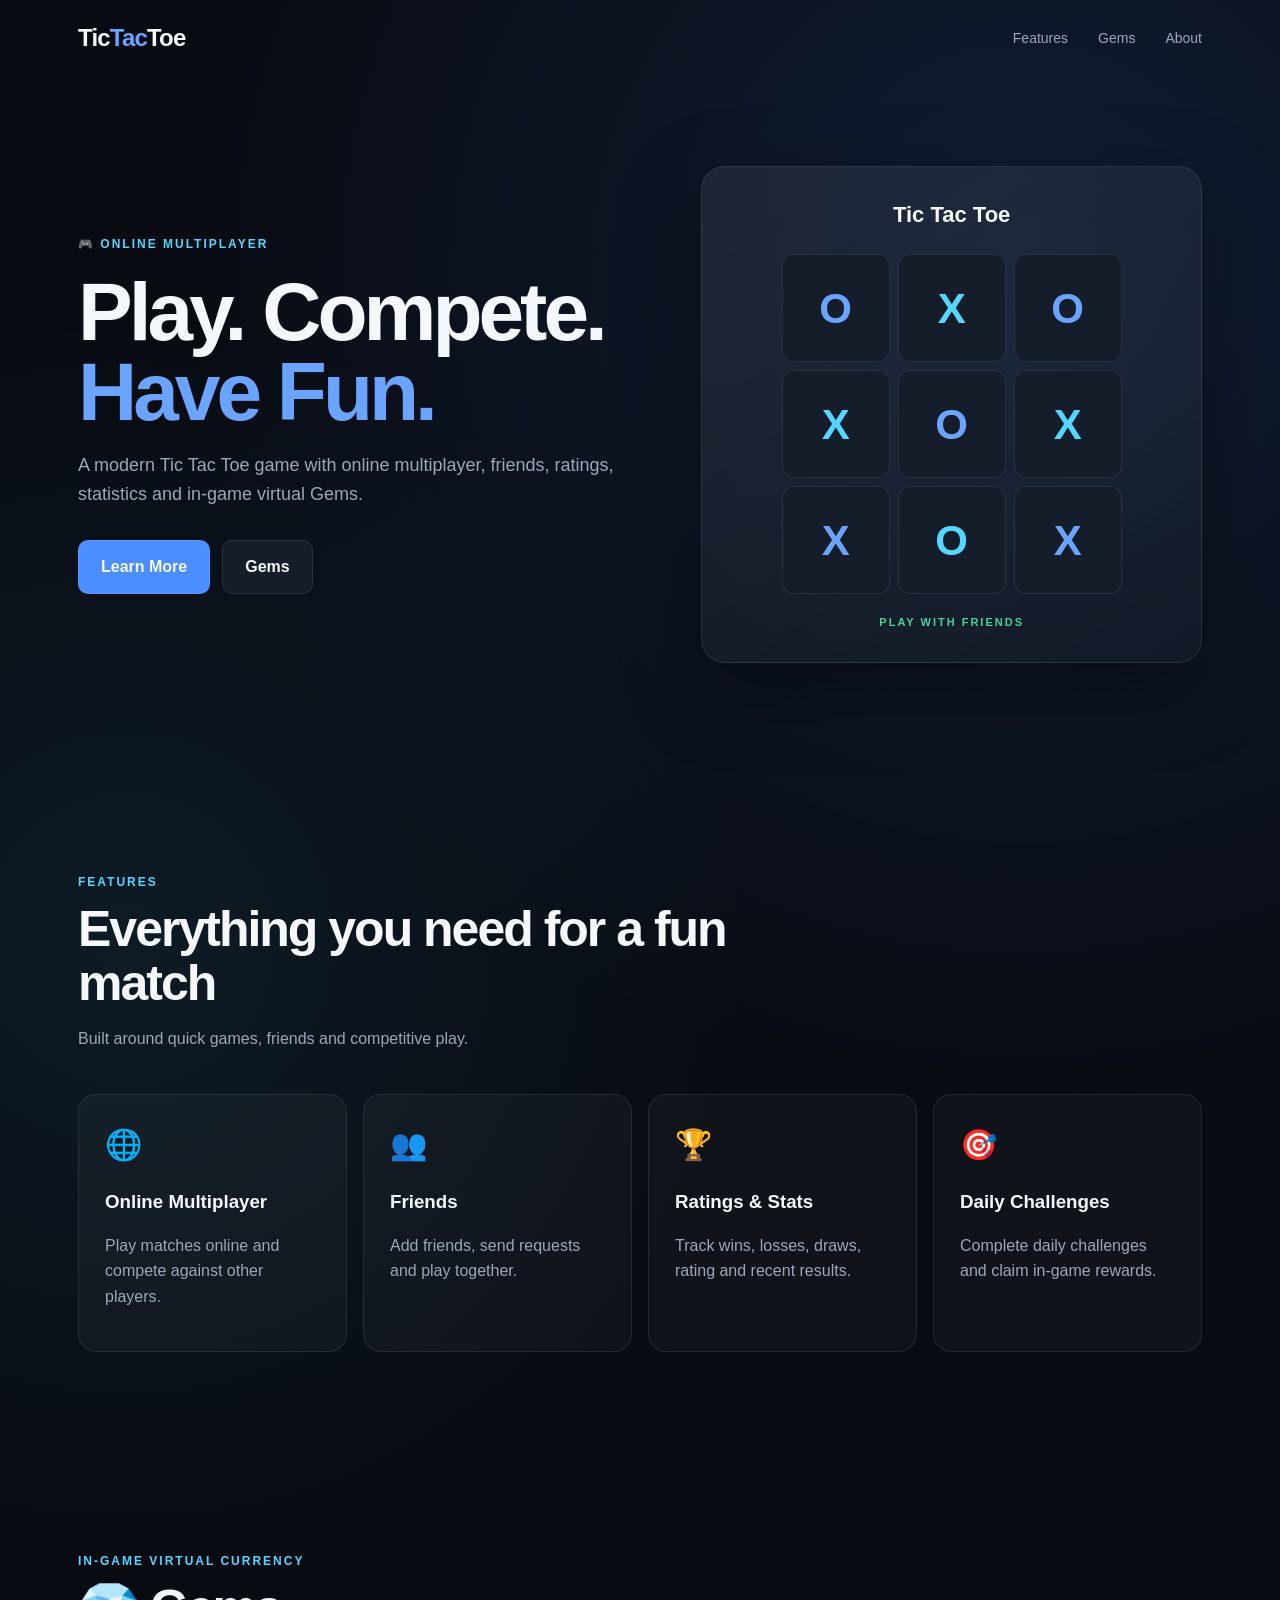
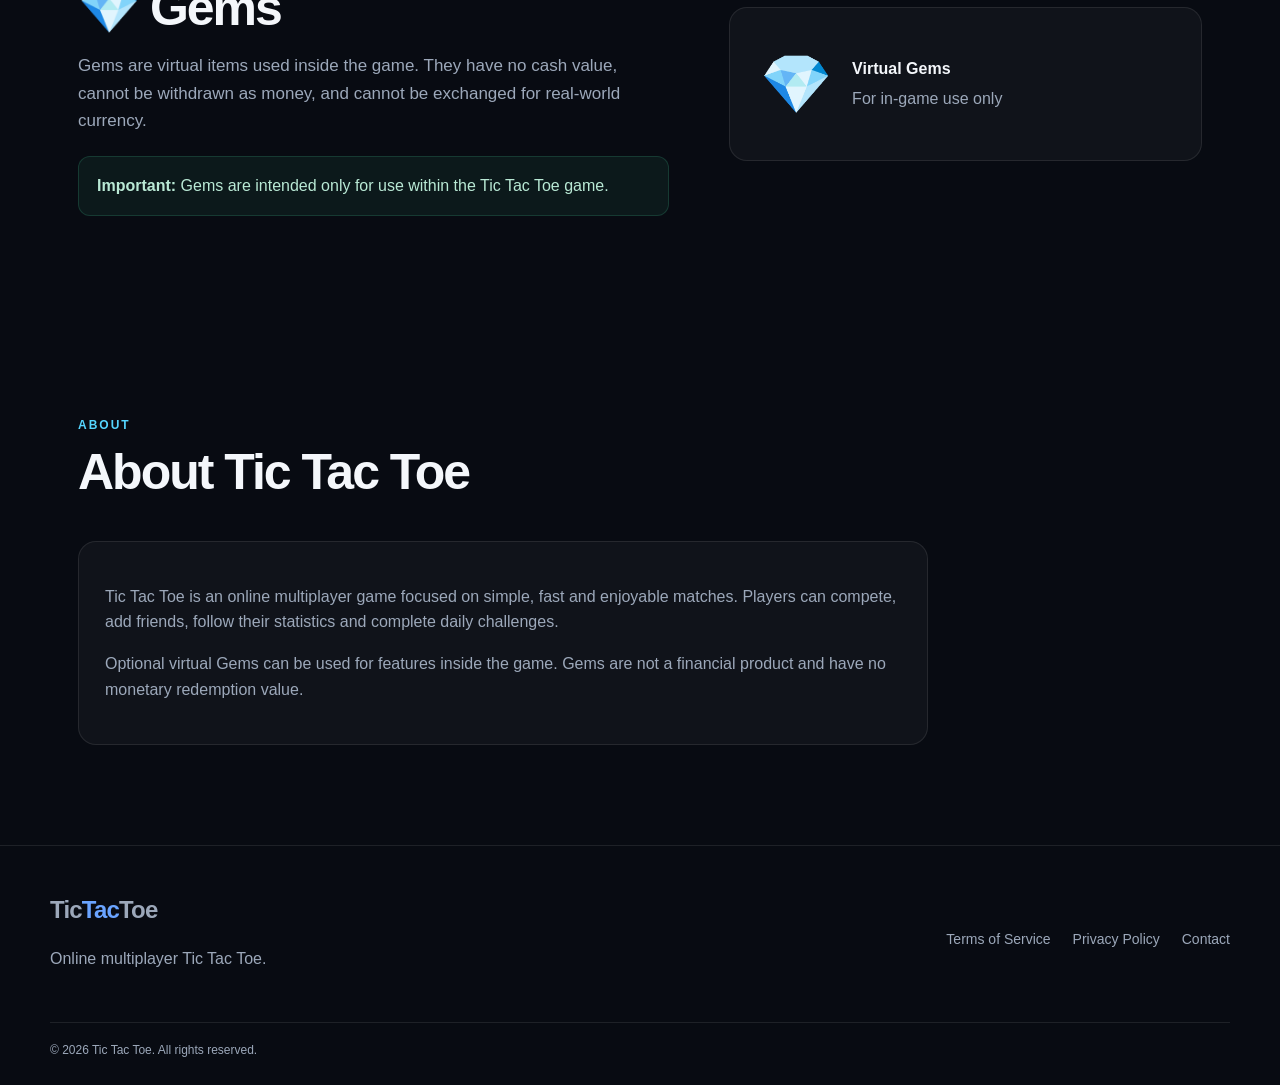
==== index.html @ 06fe6bc0 "Add files via upload" ====
<!doctype html>
<html lang="en">
<head>
<meta charset="utf-8">
<meta name="viewport" content="width=device-width,initial-scale=1">
<meta name="description" content="Tic Tac Toe — online multiplayer game with friends, ratings, daily challenges and virtual Gems.">
<title>Tic Tac Toe — Play. Compete. Have Fun.</title>
<link rel="stylesheet" href="style.css">
</head>
<body>
<header class="nav">
  <a class="brand" href="index.html">Tic<span>Tac</span>Toe</a>
  <nav><a href="#features">Features</a><a href="#gems">Gems</a><a href="#about">About</a></nav>
</header>

<main>
<section class="hero">
  <div>
    <div class="badge">🎮 ONLINE MULTIPLAYER</div>
    <h1>Play. Compete.<br><span>Have Fun.</span></h1>
    <p class="hero-text">A modern Tic Tac Toe game with online multiplayer, friends, ratings, statistics and in-game virtual Gems.</p>
    <div class="buttons"><a class="button primary" href="#about">Learn More</a><a class="button secondary" href="#gems">Gems</a></div>
  </div>
  <div class="game-card">
    <div class="game-title">Tic Tac Toe</div>
    <div class="board">
      <div>O</div><div>X</div><div>O</div>
      <div>X</div><div>O</div><div>X</div>
      <div>X</div><div>O</div><div>X</div>
    </div>
    <div class="status">PLAY WITH FRIENDS</div>
  </div>
</section>

<section id="features" class="section">
  <div class="heading"><div class="eyebrow">FEATURES</div><h2>Everything you need for a fun match</h2><p>Built around quick games, friends and competitive play.</p></div>
  <div class="grid">
    <article class="card"><div class="icon">🌐</div><h3>Online Multiplayer</h3><p>Play matches online and compete against other players.</p></article>
    <article class="card"><div class="icon">👥</div><h3>Friends</h3><p>Add friends, send requests and play together.</p></article>
    <article class="card"><div class="icon">🏆</div><h3>Ratings & Stats</h3><p>Track wins, losses, draws, rating and recent results.</p></article>
    <article class="card"><div class="icon">🎯</div><h3>Daily Challenges</h3><p>Complete daily challenges and claim in-game rewards.</p></article>
  </div>
</section>

<section id="gems" class="section gems">
  <div><div class="eyebrow">IN-GAME VIRTUAL CURRENCY</div><h2>💎 Gems</h2>
    <p>Gems are virtual items used inside the game. They have no cash value, cannot be withdrawn as money, and cannot be exchanged for real-world currency.</p>
    <div class="notice"><strong>Important:</strong> Gems are intended only for use within the Tic Tac Toe game.</div>
  </div>
  <div class="gem-card"><div class="gem">💎</div><div><strong>Virtual Gems</strong><span>For in-game use only</span></div></div>
</section>

<section id="about" class="section">
  <div class="heading"><div class="eyebrow">ABOUT</div><h2>About Tic Tac Toe</h2></div>
  <div class="about card">
    <p>Tic Tac Toe is an online multiplayer game focused on simple, fast and enjoyable matches. Players can compete, add friends, follow their statistics and complete daily challenges.</p>
    <p>Optional virtual Gems can be used for features inside the game. Gems are not a financial product and have no monetary redemption value.</p>
  </div>
</section>
</main>

<footer>
  <div class="footer-inner">
    <div><a class="brand" href="index.html">Tic<span>Tac</span>Toe</a><p>Online multiplayer Tic Tac Toe.</p></div>
    <div class="links"><a href="terms.html">Terms of Service</a><a href="privacy.html">Privacy Policy</a><a href="mailto:YOUR_EMAIL@example.com">Contact</a></div>
  </div>
  <div class="copyright">© 2026 Tic Tac Toe. All rights reserved.</div>
</footer>
</body>
</html>
---- style.css ----
*{box-sizing:border-box}html{scroll-behavior:smooth}:root{--bg:#080b12;--surface:#101622;--surface2:#151d2b;--border:rgba(255,255,255,.09);--text:#f4f7fb;--muted:#9ca8ba;--blue:#4c8dff;--blue2:#6aa4ff;--cyan:#55d6ff;--green:#46d39a}body{margin:0;background:radial-gradient(circle at 80% 10%,rgba(76,141,255,.14),transparent 32%),radial-gradient(circle at 10% 35%,rgba(85,214,255,.08),transparent 30%),var(--bg);color:var(--text);font:16px/1.6 Inter,Segoe UI,Arial,sans-serif}a{color:inherit;text-decoration:none}.nav{height:76px;max-width:1180px;margin:auto;padding:0 28px;display:flex;align-items:center;justify-content:space-between}.brand{font-size:24px;font-weight:800;letter-spacing:-.8px}.brand span,h1 span{color:var(--blue2)}nav{display:flex;gap:30px;color:var(--muted);font-size:14px}.hero{max-width:1180px;min-height:650px;margin:auto;padding:90px 28px 110px;display:grid;grid-template-columns:1.05fr .95fr;align-items:center;gap:70px}.badge,.eyebrow{color:var(--cyan);font-size:12px;font-weight:800;letter-spacing:2px}h1{margin:18px 0;font-size:clamp(48px,7vw,82px);line-height:.98;letter-spacing:-4px}.hero-text{max-width:610px;color:var(--muted);font-size:18px}.buttons{display:flex;gap:12px;margin-top:32px}.button{padding:13px 22px;border-radius:10px;font-weight:700;border:1px solid var(--border)}.primary{background:var(--blue)}.secondary{background:var(--surface2)}.game-card{padding:30px;border:1px solid var(--border);border-radius:24px;background:linear-gradient(145deg,rgba(255,255,255,.07),rgba(255,255,255,.025));box-shadow:0 25px 80px rgba(0,0,0,.35)}.game-title{text-align:center;font-size:22px;font-weight:800;margin-bottom:22px}.board{max-width:340px;margin:auto;display:grid;grid-template-columns:repeat(3,1fr);gap:8px}.board div{aspect-ratio:1;display:grid;place-items:center;border-radius:12px;background:var(--surface2);border:1px solid var(--border);font-size:42px;font-weight:800}.board div:nth-child(odd){color:var(--blue2)}.board div:nth-child(even){color:var(--cyan)}.status{text-align:center;color:var(--green);font-size:11px;font-weight:800;letter-spacing:2px;margin-top:20px}.section{max-width:1180px;margin:auto;padding:100px 28px}.heading{max-width:720px;margin-bottom:42px}h2{margin:10px 0;font-size:clamp(32px,4vw,50px);line-height:1.08;letter-spacing:-2px}.heading p,.card p,.gems p{color:var(--muted)}.grid{display:grid;grid-template-columns:repeat(4,1fr);gap:16px}.card{background:rgba(255,255,255,.035);border:1px solid var(--border);border-radius:18px;padding:26px}.icon{font-size:30px;margin-bottom:18px}.card h3{margin:0 0 8px}.gems{display:grid;grid-template-columns:1fr .8fr;gap:60px;align-items:center}.gems p{font-size:17px;max-width:650px}.notice{margin-top:22px;padding:16px 18px;border-radius:12px;background:rgba(70,211,154,.07);border:1px solid rgba(70,211,154,.18);color:#b9e9d5}.gem-card{padding:30px;display:flex;align-items:center;gap:20px;background:rgba(255,255,255,.035);border:1px solid var(--border);border-radius:18px}.gem{font-size:58px}.gem-card strong,.gem-card span{display:block}.gem-card span{color:var(--muted);margin-top:4px}.about{max-width:850px}footer{border-top:1px solid var(--border);padding:45px 28px 25px;color:var(--muted)}.footer-inner{max-width:1180px;margin:auto;display:flex;justify-content:space-between;gap:30px}.links{display:flex;gap:22px;align-items:center;font-size:14px}.copyright{max-width:1180px;margin:35px auto 0;padding-top:18px;border-top:1px solid var(--border);font-size:12px}@media(max-width:850px){nav{display:none}.hero,.gems{grid-template-columns:1fr;gap:40px}.grid{grid-template-columns:1fr 1fr}.hero{padding-top:55px}}@media(max-width:560px){h1{letter-spacing:-2px}.grid{grid-template-columns:1fr}.footer-inner{flex-direction:column}.links{flex-direction:column;align-items:flex-start}}
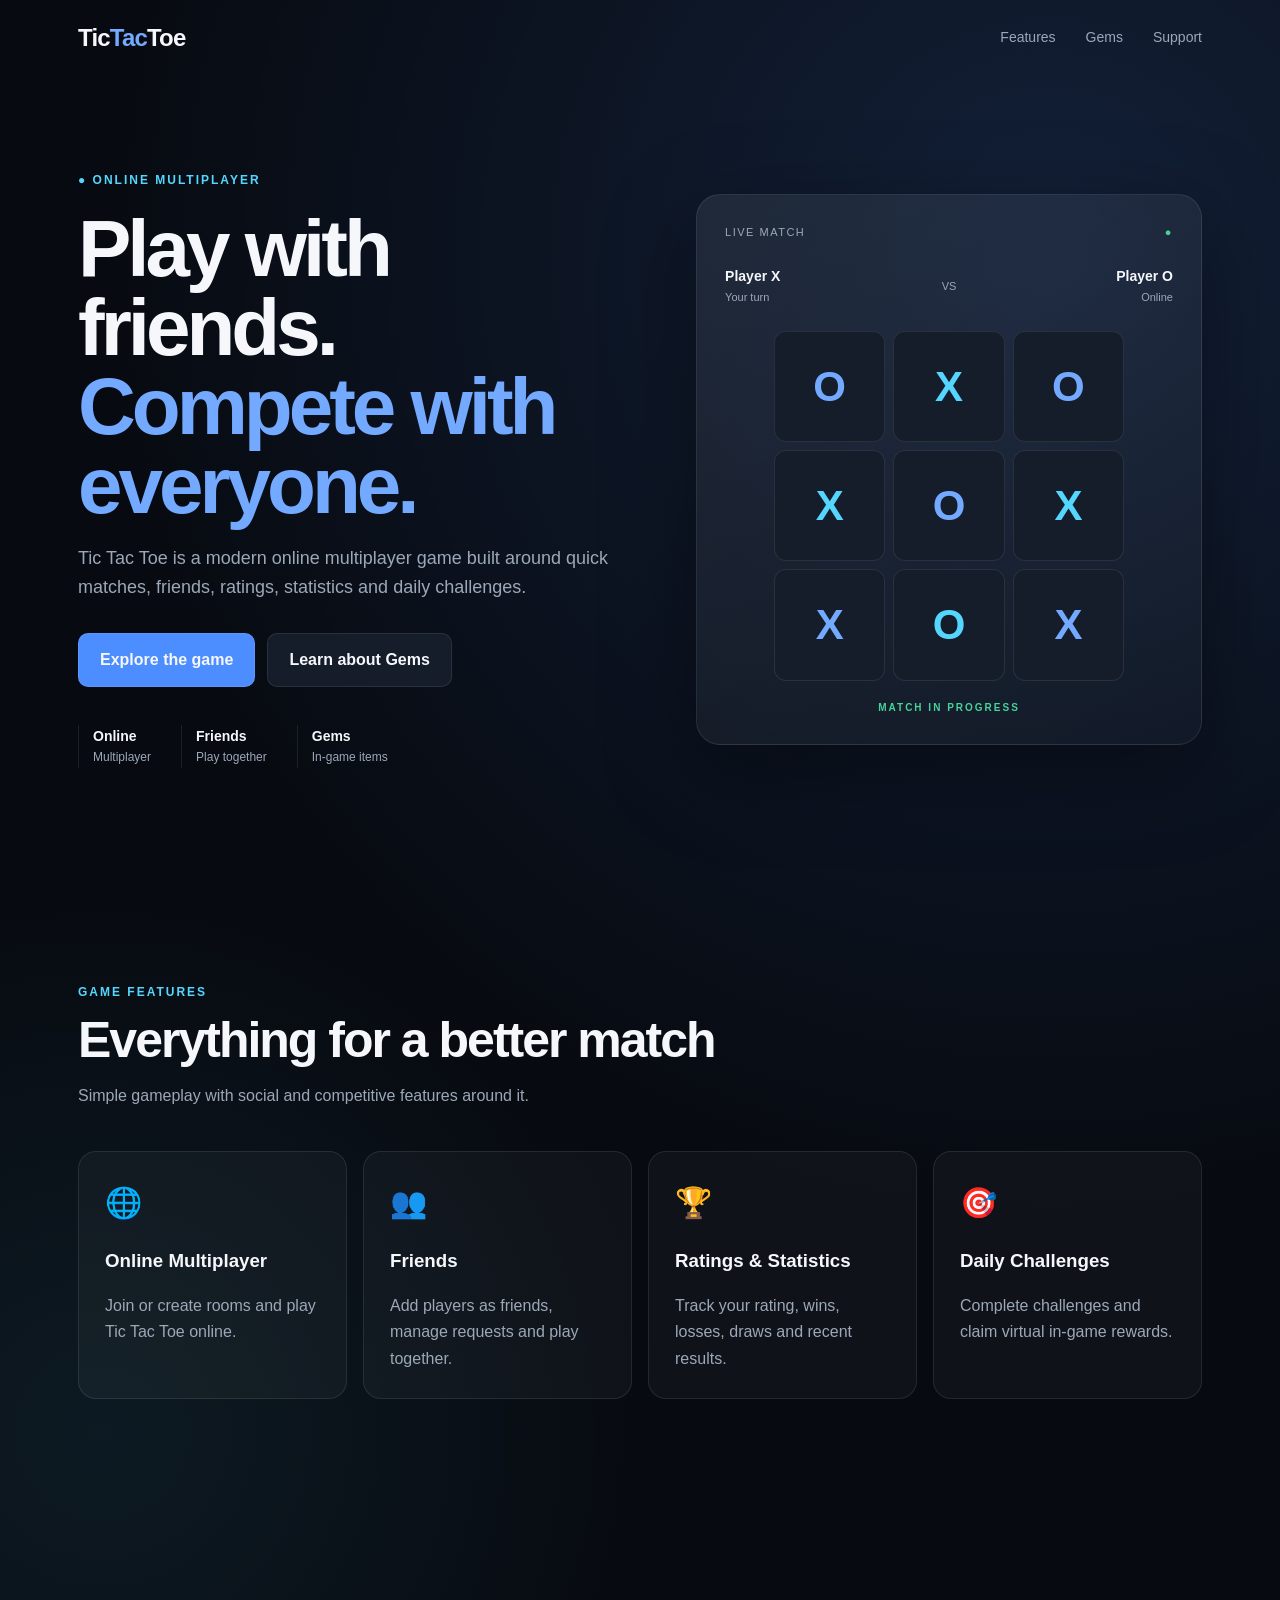
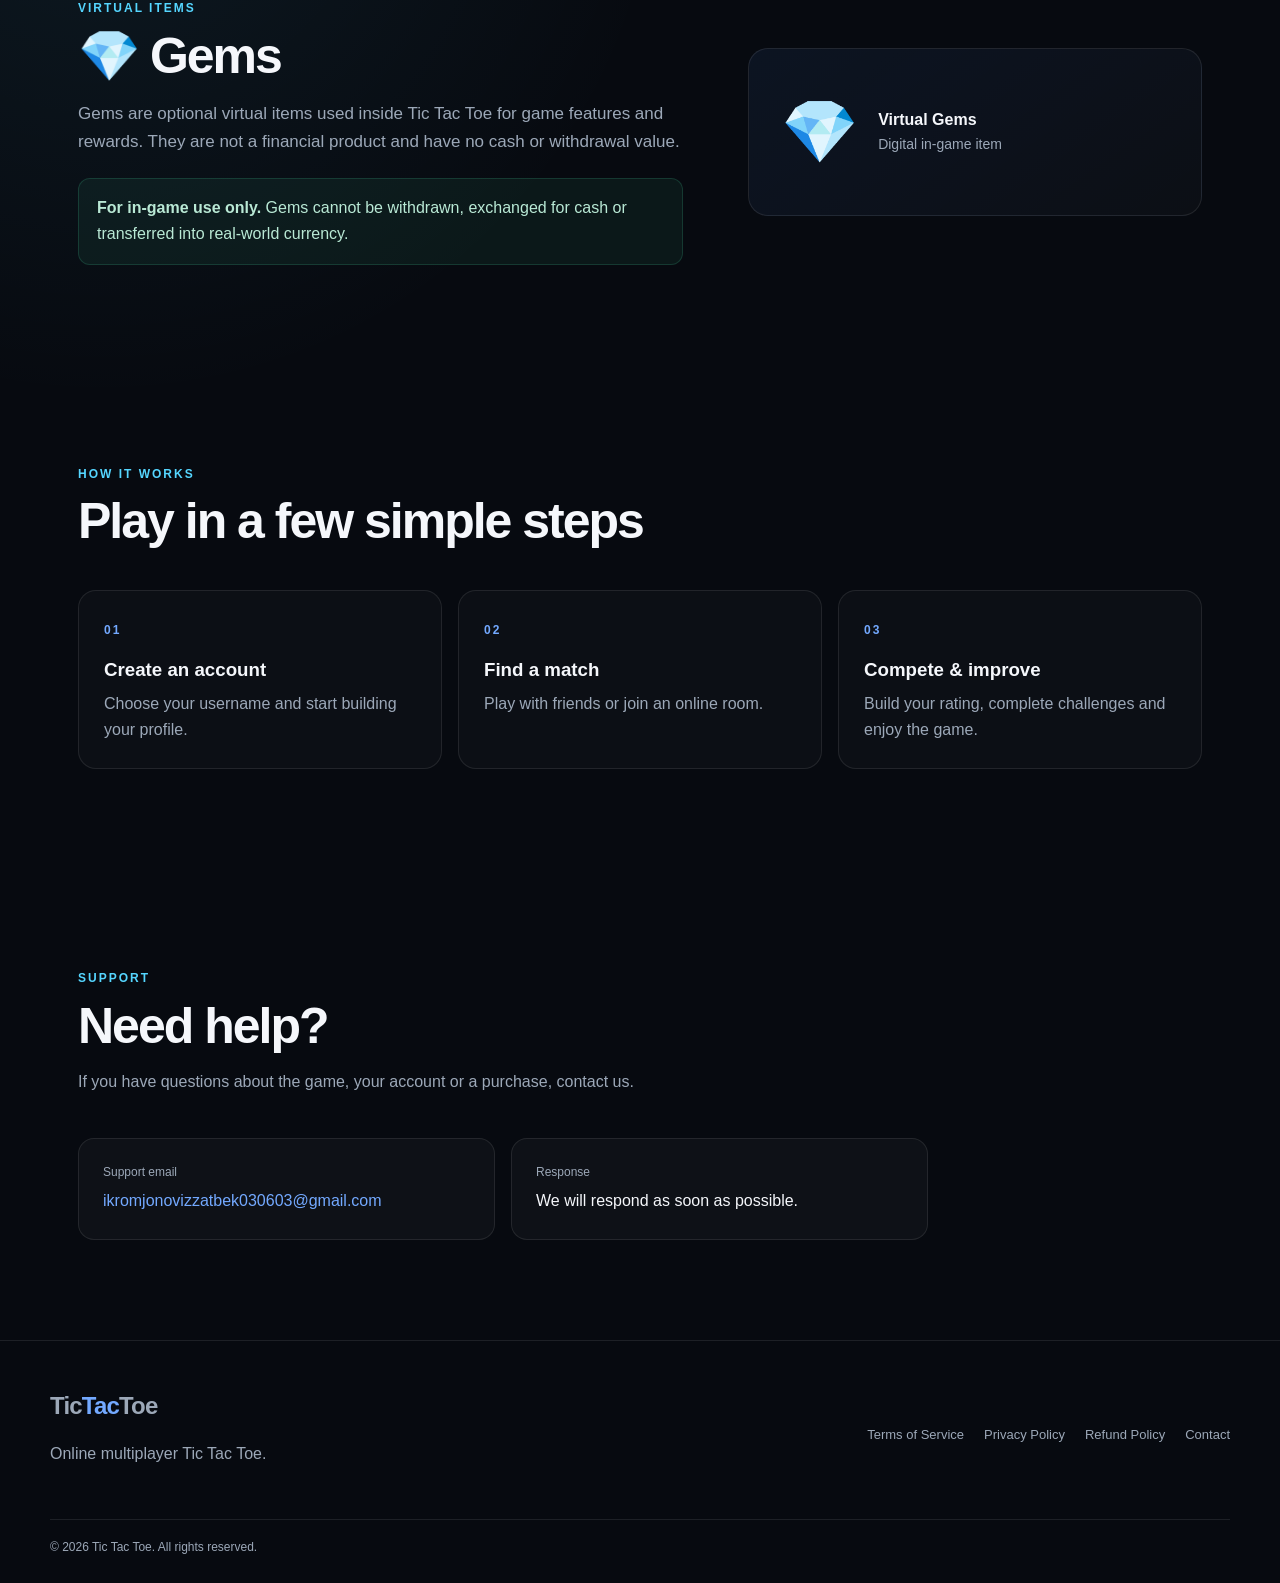
==== commit 647cb4dc: "Add files via upload" ====
--- a/index.html
+++ b/index.html
@@ -3,58 +3,107 @@
 <head>
 <meta charset="utf-8">
 <meta name="viewport" content="width=device-width,initial-scale=1">
-<meta name="description" content="Tic Tac Toe — online multiplayer game with friends, ratings, daily challenges and virtual Gems.">
-<title>Tic Tac Toe — Play. Compete. Have Fun.</title>
+<meta name="description" content="Tic Tac Toe is an online multiplayer game with friends, ratings, statistics, daily challenges and virtual Gems.">
+<title>Tic Tac Toe — Online Multiplayer</title>
 <link rel="stylesheet" href="style.css">
 </head>
 <body>
 <header class="nav">
   <a class="brand" href="index.html">Tic<span>Tac</span>Toe</a>
-  <nav><a href="#features">Features</a><a href="#gems">Gems</a><a href="#about">About</a></nav>
+  <nav>
+    <a href="#features">Features</a>
+    <a href="#gems">Gems</a>
+    <a href="#support">Support</a>
+  </nav>
 </header>
 
 <main>
 <section class="hero">
-  <div>
-    <div class="badge">🎮 ONLINE MULTIPLAYER</div>
-    <h1>Play. Compete.<br><span>Have Fun.</span></h1>
-    <p class="hero-text">A modern Tic Tac Toe game with online multiplayer, friends, ratings, statistics and in-game virtual Gems.</p>
-    <div class="buttons"><a class="button primary" href="#about">Learn More</a><a class="button secondary" href="#gems">Gems</a></div>
+  <div class="hero-copy">
+    <div class="badge">● ONLINE MULTIPLAYER</div>
+    <h1>Play with friends.<br><span>Compete with everyone.</span></h1>
+    <p>
+      Tic Tac Toe is a modern online multiplayer game built around quick matches,
+      friends, ratings, statistics and daily challenges.
+    </p>
+    <div class="buttons">
+      <a class="button primary" href="#features">Explore the game</a>
+      <a class="button secondary" href="#gems">Learn about Gems</a>
+    </div>
+    <div class="mini-stats">
+      <div><strong>Online</strong><span>Multiplayer</span></div>
+      <div><strong>Friends</strong><span>Play together</span></div>
+      <div><strong>Gems</strong><span>In-game items</span></div>
+    </div>
   </div>
+
   <div class="game-card">
-    <div class="game-title">Tic Tac Toe</div>
+    <div class="game-top"><span>LIVE MATCH</span><b>●</b></div>
+    <div class="players"><div><strong>Player X</strong><span>Your turn</span></div><div class="vs">VS</div><div class="right"><strong>Player O</strong><span>Online</span></div></div>
     <div class="board">
       <div>O</div><div>X</div><div>O</div>
       <div>X</div><div>O</div><div>X</div>
       <div>X</div><div>O</div><div>X</div>
     </div>
-    <div class="status">PLAY WITH FRIENDS</div>
+    <div class="match-status">MATCH IN PROGRESS</div>
   </div>
 </section>
 
 <section id="features" class="section">
-  <div class="heading"><div class="eyebrow">FEATURES</div><h2>Everything you need for a fun match</h2><p>Built around quick games, friends and competitive play.</p></div>
+  <div class="heading">
+    <div class="eyebrow">GAME FEATURES</div>
+    <h2>Everything for a better match</h2>
+    <p>Simple gameplay with social and competitive features around it.</p>
+  </div>
   <div class="grid">
-    <article class="card"><div class="icon">🌐</div><h3>Online Multiplayer</h3><p>Play matches online and compete against other players.</p></article>
-    <article class="card"><div class="icon">👥</div><h3>Friends</h3><p>Add friends, send requests and play together.</p></article>
-    <article class="card"><div class="icon">🏆</div><h3>Ratings & Stats</h3><p>Track wins, losses, draws, rating and recent results.</p></article>
-    <article class="card"><div class="icon">🎯</div><h3>Daily Challenges</h3><p>Complete daily challenges and claim in-game rewards.</p></article>
+    <article class="card"><div class="icon">🌐</div><h3>Online Multiplayer</h3><p>Join or create rooms and play Tic Tac Toe online.</p></article>
+    <article class="card"><div class="icon">👥</div><h3>Friends</h3><p>Add players as friends, manage requests and play together.</p></article>
+    <article class="card"><div class="icon">🏆</div><h3>Ratings & Statistics</h3><p>Track your rating, wins, losses, draws and recent results.</p></article>
+    <article class="card"><div class="icon">🎯</div><h3>Daily Challenges</h3><p>Complete challenges and claim virtual in-game rewards.</p></article>
   </div>
 </section>
 
-<section id="gems" class="section gems">
-  <div><div class="eyebrow">IN-GAME VIRTUAL CURRENCY</div><h2>💎 Gems</h2>
-    <p>Gems are virtual items used inside the game. They have no cash value, cannot be withdrawn as money, and cannot be exchanged for real-world currency.</p>
-    <div class="notice"><strong>Important:</strong> Gems are intended only for use within the Tic Tac Toe game.</div>
+<section id="gems" class="section gems-section">
+  <div>
+    <div class="eyebrow">VIRTUAL ITEMS</div>
+    <h2>💎 Gems</h2>
+    <p>
+      Gems are optional virtual items used inside Tic Tac Toe for
+      game features and rewards. They are not a financial product and
+      have no cash or withdrawal value.
+    </p>
+    <div class="notice">
+      <strong>For in-game use only.</strong>
+      Gems cannot be withdrawn, exchanged for cash or transferred into real-world currency.
+    </div>
   </div>
-  <div class="gem-card"><div class="gem">💎</div><div><strong>Virtual Gems</strong><span>For in-game use only</span></div></div>
+  <div class="gem-panel">
+    <div class="big-gem">💎</div>
+    <div><strong>Virtual Gems</strong><span>Digital in-game item</span></div>
+  </div>
 </section>
 
-<section id="about" class="section">
-  <div class="heading"><div class="eyebrow">ABOUT</div><h2>About Tic Tac Toe</h2></div>
-  <div class="about card">
-    <p>Tic Tac Toe is an online multiplayer game focused on simple, fast and enjoyable matches. Players can compete, add friends, follow their statistics and complete daily challenges.</p>
-    <p>Optional virtual Gems can be used for features inside the game. Gems are not a financial product and have no monetary redemption value.</p>
+<section class="section process">
+  <div class="heading">
+    <div class="eyebrow">HOW IT WORKS</div>
+    <h2>Play in a few simple steps</h2>
+  </div>
+  <div class="steps">
+    <div class="step"><b>01</b><h3>Create an account</h3><p>Choose your username and start building your profile.</p></div>
+    <div class="step"><b>02</b><h3>Find a match</h3><p>Play with friends or join an online room.</p></div>
+    <div class="step"><b>03</b><h3>Compete & improve</h3><p>Build your rating, complete challenges and enjoy the game.</p></div>
+  </div>
+</section>
+
+<section id="support" class="section support">
+  <div class="heading">
+    <div class="eyebrow">SUPPORT</div>
+    <h2>Need help?</h2>
+    <p>If you have questions about the game, your account or a purchase, contact us.</p>
+  </div>
+  <div class="support-card">
+    <div><span class="label">Support email</span><a href="mailto:ikromjonovizzatbek030603@gmail.com">ikromjonovizzatbek030603@gmail.com</a></div>
+    <div><span class="label">Response</span><span>We will respond as soon as possible.</span></div>
   </div>
 </section>
 </main>
@@ -62,7 +111,12 @@
 <footer>
   <div class="footer-inner">
     <div><a class="brand" href="index.html">Tic<span>Tac</span>Toe</a><p>Online multiplayer Tic Tac Toe.</p></div>
-    <div class="links"><a href="terms.html">Terms of Service</a><a href="privacy.html">Privacy Policy</a><a href="mailto:YOUR_EMAIL@example.com">Contact</a></div>
+    <div class="links">
+      <a href="terms.html">Terms of Service</a>
+      <a href="privacy.html">Privacy Policy</a>
+      <a href="refund.html">Refund Policy</a>
+      <a href="mailto:ikromjonovizzatbek030603@gmail.com">Contact</a>
+    </div>
   </div>
   <div class="copyright">© 2026 Tic Tac Toe. All rights reserved.</div>
 </footer>
--- a/style.css
+++ b/style.css
@@ -1 +1,16 @@
-*{box-sizing:border-box}html{scroll-behavior:smooth}:root{--bg:#080b12;--surface:#101622;--surface2:#151d2b;--border:rgba(255,255,255,.09);--text:#f4f7fb;--muted:#9ca8ba;--blue:#4c8dff;--blue2:#6aa4ff;--cyan:#55d6ff;--green:#46d39a}body{margin:0;background:radial-gradient(circle at 80% 10%,rgba(76,141,255,.14),transparent 32%),radial-gradient(circle at 10% 35%,rgba(85,214,255,.08),transparent 30%),var(--bg);color:var(--text);font:16px/1.6 Inter,Segoe UI,Arial,sans-serif}a{color:inherit;text-decoration:none}.nav{height:76px;max-width:1180px;margin:auto;padding:0 28px;display:flex;align-items:center;justify-content:space-between}.brand{font-size:24px;font-weight:800;letter-spacing:-.8px}.brand span,h1 span{color:var(--blue2)}nav{display:flex;gap:30px;color:var(--muted);font-size:14px}.hero{max-width:1180px;min-height:650px;margin:auto;padding:90px 28px 110px;display:grid;grid-template-columns:1.05fr .95fr;align-items:center;gap:70px}.badge,.eyebrow{color:var(--cyan);font-size:12px;font-weight:800;letter-spacing:2px}h1{margin:18px 0;font-size:clamp(48px,7vw,82px);line-height:.98;letter-spacing:-4px}.hero-text{max-width:610px;color:var(--muted);font-size:18px}.buttons{display:flex;gap:12px;margin-top:32px}.button{padding:13px 22px;border-radius:10px;font-weight:700;border:1px solid var(--border)}.primary{background:var(--blue)}.secondary{background:var(--surface2)}.game-card{padding:30px;border:1px solid var(--border);border-radius:24px;background:linear-gradient(145deg,rgba(255,255,255,.07),rgba(255,255,255,.025));box-shadow:0 25px 80px rgba(0,0,0,.35)}.game-title{text-align:center;font-size:22px;font-weight:800;margin-bottom:22px}.board{max-width:340px;margin:auto;display:grid;grid-template-columns:repeat(3,1fr);gap:8px}.board div{aspect-ratio:1;display:grid;place-items:center;border-radius:12px;background:var(--surface2);border:1px solid var(--border);font-size:42px;font-weight:800}.board div:nth-child(odd){color:var(--blue2)}.board div:nth-child(even){color:var(--cyan)}.status{text-align:center;color:var(--green);font-size:11px;font-weight:800;letter-spacing:2px;margin-top:20px}.section{max-width:1180px;margin:auto;padding:100px 28px}.heading{max-width:720px;margin-bottom:42px}h2{margin:10px 0;font-size:clamp(32px,4vw,50px);line-height:1.08;letter-spacing:-2px}.heading p,.card p,.gems p{color:var(--muted)}.grid{display:grid;grid-template-columns:repeat(4,1fr);gap:16px}.card{background:rgba(255,255,255,.035);border:1px solid var(--border);border-radius:18px;padding:26px}.icon{font-size:30px;margin-bottom:18px}.card h3{margin:0 0 8px}.gems{display:grid;grid-template-columns:1fr .8fr;gap:60px;align-items:center}.gems p{font-size:17px;max-width:650px}.notice{margin-top:22px;padding:16px 18px;border-radius:12px;background:rgba(70,211,154,.07);border:1px solid rgba(70,211,154,.18);color:#b9e9d5}.gem-card{padding:30px;display:flex;align-items:center;gap:20px;background:rgba(255,255,255,.035);border:1px solid var(--border);border-radius:18px}.gem{font-size:58px}.gem-card strong,.gem-card span{display:block}.gem-card span{color:var(--muted);margin-top:4px}.about{max-width:850px}footer{border-top:1px solid var(--border);padding:45px 28px 25px;color:var(--muted)}.footer-inner{max-width:1180px;margin:auto;display:flex;justify-content:space-between;gap:30px}.links{display:flex;gap:22px;align-items:center;font-size:14px}.copyright{max-width:1180px;margin:35px auto 0;padding-top:18px;border-top:1px solid var(--border);font-size:12px}@media(max-width:850px){nav{display:none}.hero,.gems{grid-template-columns:1fr;gap:40px}.grid{grid-template-columns:1fr 1fr}.hero{padding-top:55px}}@media(max-width:560px){h1{letter-spacing:-2px}.grid{grid-template-columns:1fr}.footer-inner{flex-direction:column}.links{flex-direction:column;align-items:flex-start}}
+*{box-sizing:border-box}
+html{scroll-behavior:smooth}
+:root{--bg:#070a10;--surface:#0f1520;--surface2:#151d2a;--border:rgba(255,255,255,.09);--text:#f5f7fb;--muted:#9ca8b8;--blue:#4c8dff;--blue2:#73a9ff;--cyan:#55d6ff;--green:#46d39a}
+body{margin:0;background:radial-gradient(circle at 82% 8%,rgba(76,141,255,.17),transparent 31%),radial-gradient(circle at 8% 45%,rgba(85,214,255,.08),transparent 27%),var(--bg);color:var(--text);font:16px/1.65 Inter,Segoe UI,Arial,sans-serif}
+a{color:inherit;text-decoration:none}.nav{height:76px;max-width:1180px;margin:auto;padding:0 28px;display:flex;align-items:center;justify-content:space-between}.brand{font-size:24px;font-weight:800;letter-spacing:-.8px}.brand span,h1 span{color:var(--blue2)}
+nav{display:flex;gap:30px;color:var(--muted);font-size:14px}nav a:hover,.links a:hover{color:var(--text)}
+.hero{max-width:1180px;min-height:680px;margin:auto;padding:95px 28px 115px;display:grid;grid-template-columns:1.04fr .96fr;align-items:center;gap:70px}.badge,.eyebrow{color:var(--cyan);font-size:12px;font-weight:800;letter-spacing:2px}.hero h1{margin:18px 0;font-size:clamp(48px,6.8vw,80px);line-height:.99;letter-spacing:-4px}.hero-copy>p{max-width:650px;color:var(--muted);font-size:18px}.buttons{display:flex;gap:12px;margin-top:30px}.button{padding:13px 21px;border-radius:10px;font-weight:700;border:1px solid var(--border)}.primary{background:var(--blue)}.secondary{background:var(--surface2)}
+.mini-stats{display:flex;gap:30px;margin-top:38px}.mini-stats div{border-left:1px solid var(--border);padding-left:14px}.mini-stats strong,.mini-stats span{display:block}.mini-stats strong{font-size:14px}.mini-stats span{color:var(--muted);font-size:12px}
+.game-card{padding:28px;border:1px solid var(--border);border-radius:24px;background:linear-gradient(145deg,rgba(255,255,255,.075),rgba(255,255,255,.025));box-shadow:0 25px 90px rgba(0,0,0,.4)}.game-top{display:flex;justify-content:space-between;color:var(--muted);font-size:11px;letter-spacing:1.5px}.game-top b{color:var(--green)}.players{display:grid;grid-template-columns:1fr auto 1fr;align-items:center;gap:14px;margin:24px 0}.players strong,.players span{display:block}.players strong{font-size:14px}.players span{font-size:11px;color:var(--muted)}.players .right{text-align:right}.vs{color:var(--muted);font-size:11px}.board{max-width:350px;margin:auto;display:grid;grid-template-columns:repeat(3,1fr);gap:8px}.board div{aspect-ratio:1;display:grid;place-items:center;border-radius:12px;background:var(--surface2);border:1px solid var(--border);font-size:42px;font-weight:800}.board div:nth-child(odd){color:var(--blue2)}.board div:nth-child(even){color:var(--cyan)}.match-status{text-align:center;color:var(--green);font-size:10px;font-weight:800;letter-spacing:2px;margin-top:19px}
+.section{max-width:1180px;margin:auto;padding:100px 28px}.heading{max-width:720px;margin-bottom:42px}.heading h2,.section h2{margin:10px 0;font-size:clamp(32px,4vw,50px);line-height:1.08;letter-spacing:-2px}.heading p{color:var(--muted)}.grid{display:grid;grid-template-columns:repeat(4,1fr);gap:16px}.card{background:rgba(255,255,255,.035);border:1px solid var(--border);border-radius:18px;padding:26px}.icon{font-size:30px;margin-bottom:18px}.card h3{margin:0 0 8px}.card p{color:var(--muted);margin-bottom:0}
+.gems-section{display:grid;grid-template-columns:1fr .75fr;gap:65px;align-items:center}.gems-section>div>p{color:var(--muted);font-size:17px;max-width:680px}.notice{margin-top:22px;padding:16px 18px;border-radius:12px;background:rgba(70,211,154,.07);border:1px solid rgba(70,211,154,.18);color:#b9e9d5}.gem-panel{padding:32px;display:flex;align-items:center;gap:20px;background:linear-gradient(145deg,rgba(76,141,255,.08),rgba(255,255,255,.025));border:1px solid var(--border);border-radius:20px}.big-gem{font-size:62px}.gem-panel strong,.gem-panel span{display:block}.gem-panel span{color:var(--muted);font-size:14px}
+.steps{display:grid;grid-template-columns:repeat(3,1fr);gap:16px}.step{padding:25px;border:1px solid var(--border);border-radius:18px;background:rgba(255,255,255,.025)}.step>b{color:var(--blue2);font-size:12px;letter-spacing:2px}.step h3{margin:12px 0 5px}.step p{color:var(--muted);margin:0}
+.support-card{display:grid;grid-template-columns:1fr 1fr;gap:16px;max-width:850px}.support-card>div{padding:24px;border:1px solid var(--border);border-radius:16px;background:rgba(255,255,255,.03)}.label{display:block;color:var(--muted);font-size:12px;margin-bottom:6px}.support-card a{color:var(--blue2);word-break:break-word}
+footer{border-top:1px solid var(--border);padding:45px 28px 25px;color:var(--muted)}.footer-inner{max-width:1180px;margin:auto;display:flex;justify-content:space-between;gap:30px}.links{display:flex;gap:20px;align-items:center;font-size:13px}.copyright{max-width:1180px;margin:35px auto 0;padding-top:18px;border-top:1px solid var(--border);font-size:12px}
+@media(max-width:850px){nav{display:none}.hero,.gems-section{grid-template-columns:1fr;gap:42px}.grid{grid-template-columns:1fr 1fr}.steps{grid-template-columns:1fr}.support-card{grid-template-columns:1fr}.hero{padding-top:55px}}
+@media(max-width:560px){.hero h1{letter-spacing:-2px}.grid{grid-template-columns:1fr}.footer-inner{flex-direction:column}.links{flex-direction:column;align-items:flex-start}.mini-stats{gap:15px}}
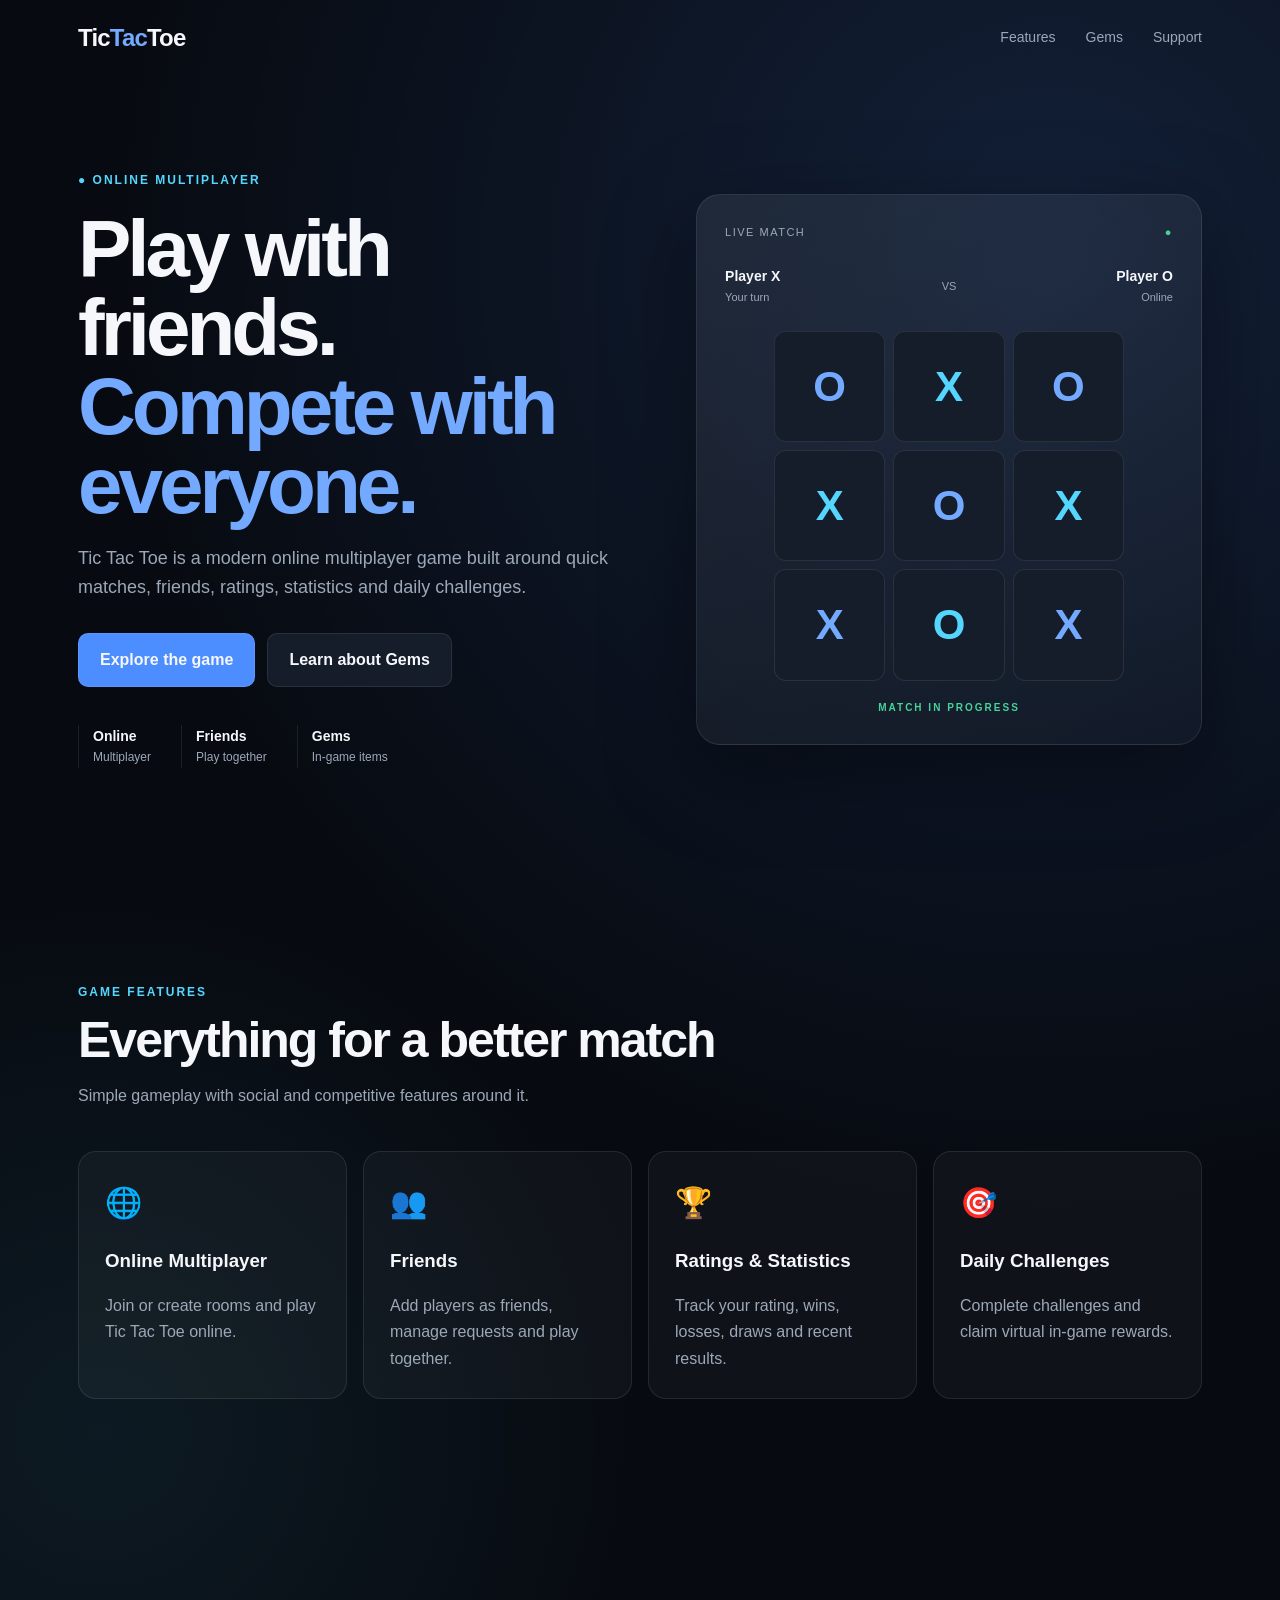
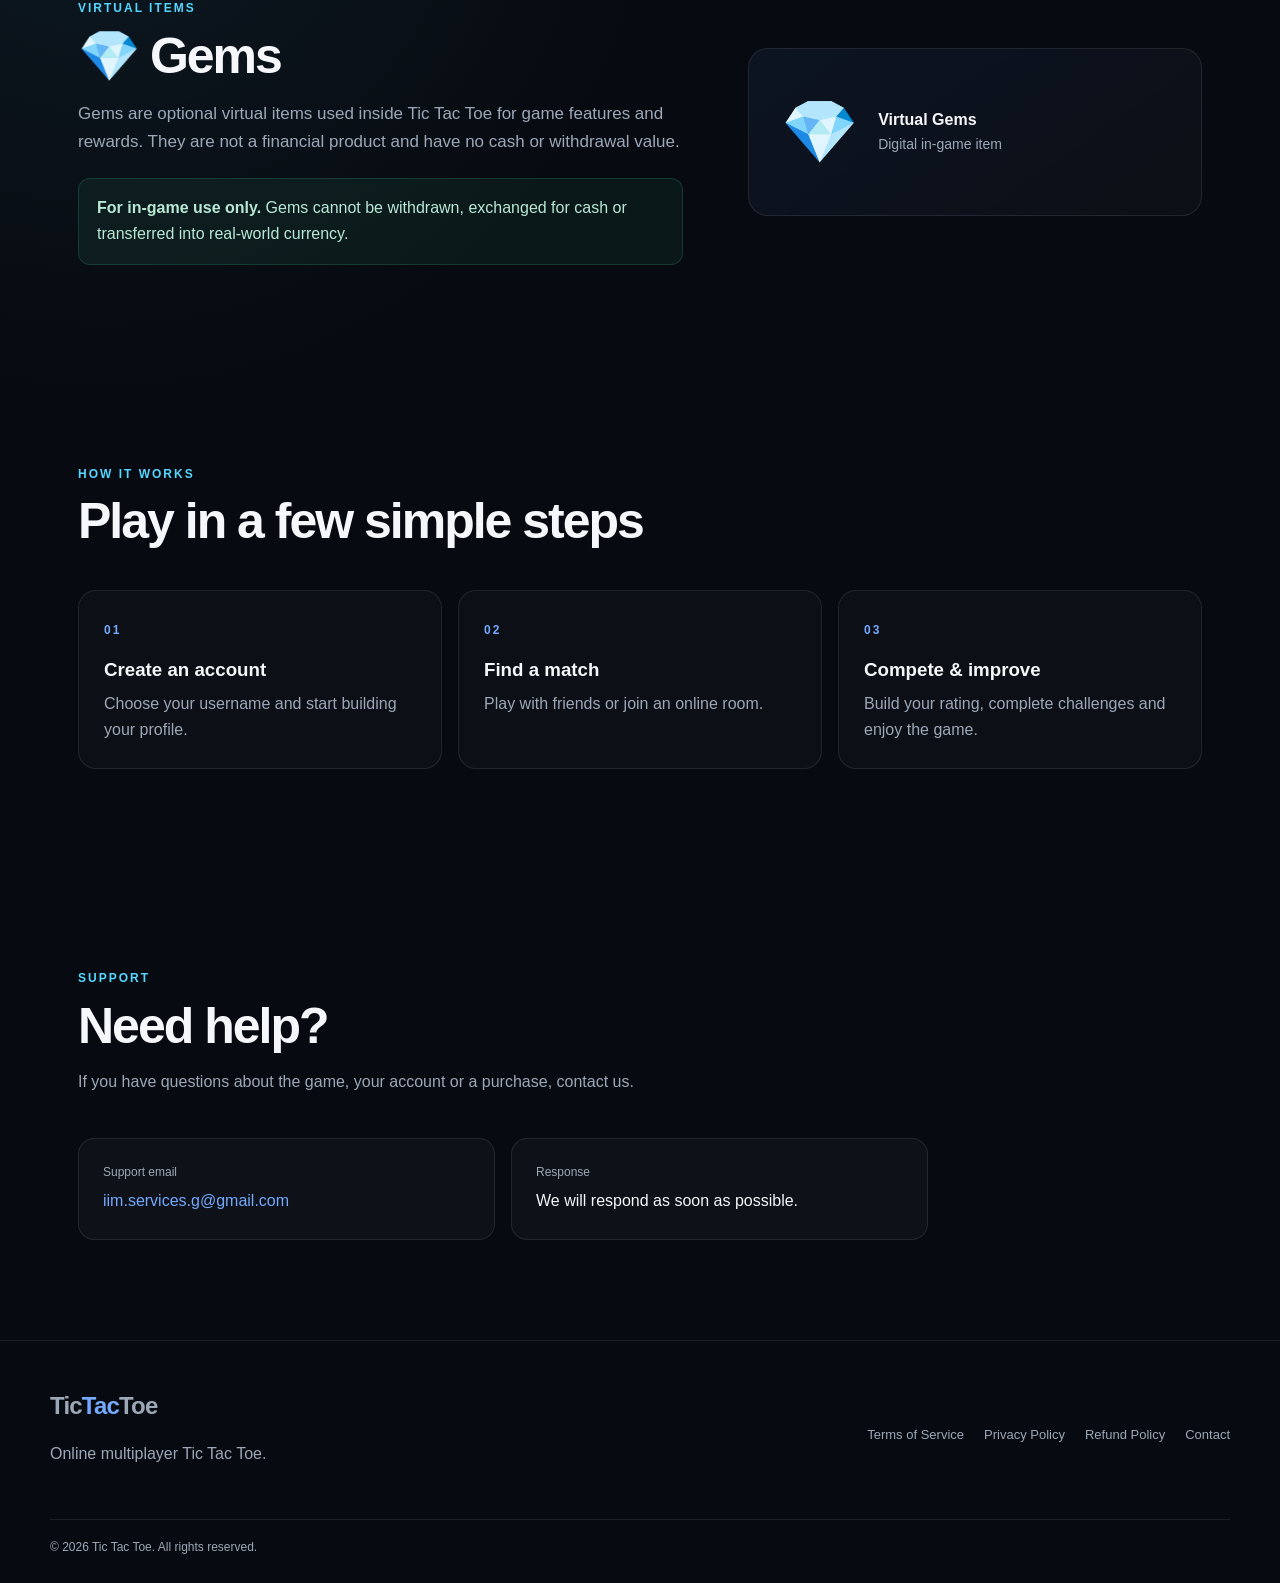
==== commit a4728822: "Update index.html" ====
--- a/index.html
+++ b/index.html
@@ -102,7 +102,7 @@
     <p>If you have questions about the game, your account or a purchase, contact us.</p>
   </div>
   <div class="support-card">
-    <div><span class="label">Support email</span><a href="mailto:ikromjonovizzatbek030603@gmail.com">ikromjonovizzatbek030603@gmail.com</a></div>
+    <div><span class="label">Support email</span><a href="mailto:iim.services.g@gmail.com">iim.services.g@gmail.com</a></div>
     <div><span class="label">Response</span><span>We will respond as soon as possible.</span></div>
   </div>
 </section>
@@ -115,7 +115,7 @@
       <a href="terms.html">Terms of Service</a>
       <a href="privacy.html">Privacy Policy</a>
       <a href="refund.html">Refund Policy</a>
-      <a href="mailto:ikromjonovizzatbek030603@gmail.com">Contact</a>
+      <a href="mailto:iim.services.g@gmail.com">Contact</a>
     </div>
   </div>
   <div class="copyright">© 2026 Tic Tac Toe. All rights reserved.</div>
